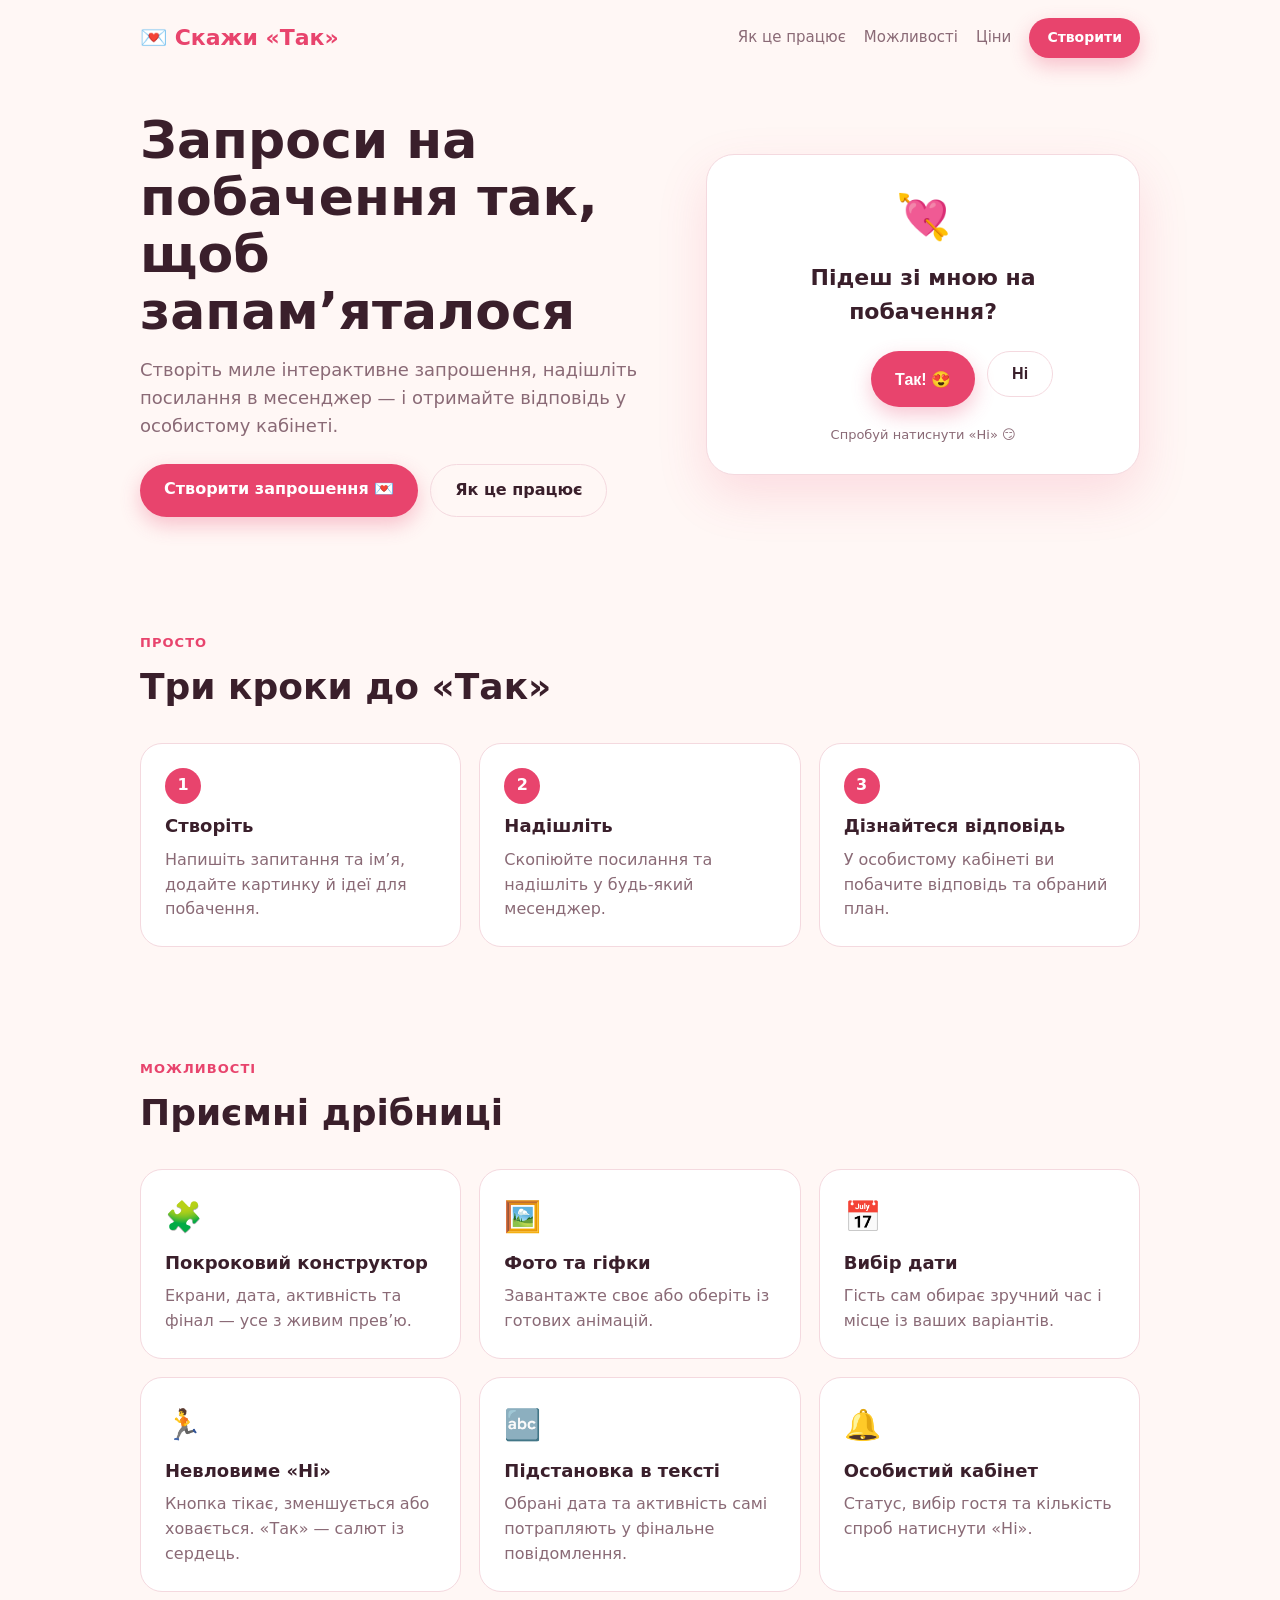
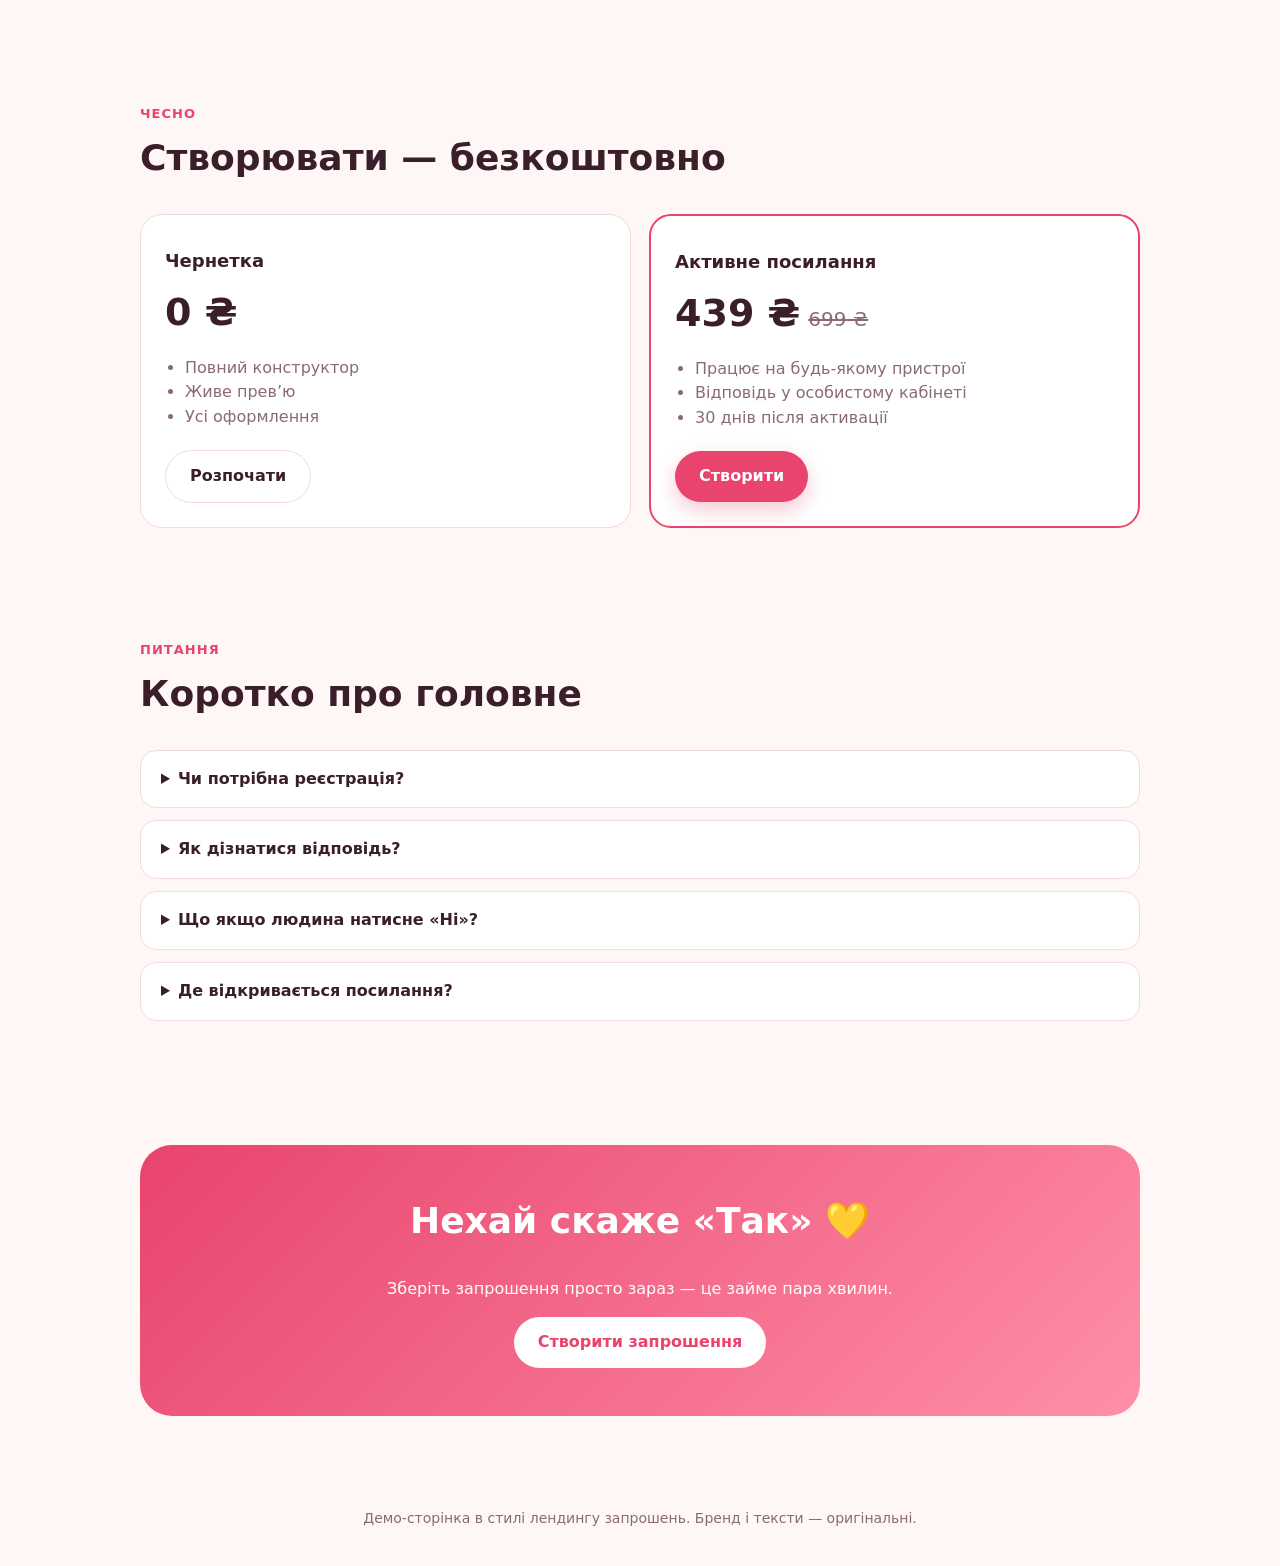
==== index.html @ b43d6c42 "Add files via upload" ====
<!DOCTYPE html>
<html lang="uk">
<head>
<meta charset="utf-8">
<meta name="viewport" content="width=device-width, initial-scale=1, viewport-fit=cover">
<title>Скажи «Так» — інтерактивні запрошення на побачення</title>
<style>
:root{box-sizing:border-box;padding-top:env(safe-area-inset-top,0px);padding-bottom:env(safe-area-inset-bottom,0px);
--bg:#fff7f5;--card:#ffffff;--ink:#3a1f2b;--mute:#8a6a76;--pink:#e8446d;--pink2:#ff8fa8;--line:#f4d9df}
@media (prefers-color-scheme:dark){:root:not([data-theme="light"]){--bg:#1d1117;--card:#2a1a22;--ink:#fbe9ee;--mute:#c09aa8;--line:#442834}}
:root[data-theme="dark"]{--bg:#1d1117;--card:#2a1a22;--ink:#fbe9ee;--mute:#c09aa8;--line:#442834}
html{scroll-padding-top:env(safe-area-inset-top,0px);scroll-behavior:smooth}
*{box-sizing:border-box}
body{margin:0;background:var(--bg);color:var(--ink);font-family:system-ui,-apple-system,"Segoe UI",Roboto,sans-serif;line-height:1.55}
a{color:inherit;text-decoration:none}
.wrap{max-width:1040px;margin:0 auto;padding:0 20px}
header{display:flex;align-items:center;justify-content:space-between;padding:18px 0;gap:12px;flex-wrap:wrap}
.logo{font-weight:800;font-size:22px;color:var(--pink)}
nav{display:flex;gap:18px;align-items:center;font-size:15px;color:var(--mute);flex-wrap:wrap}
.btn{display:inline-block;background:var(--pink);color:#fff;padding:13px 24px;border-radius:999px;font-weight:700;border:0;cursor:pointer;font-size:16px;box-shadow:0 8px 20px rgba(232,68,109,.3)}
.btn.ghost{background:transparent;color:var(--ink);border:1.5px solid var(--line);box-shadow:none}
.hero{display:grid;grid-template-columns:1.1fr .9fr;gap:36px;align-items:center;padding:36px 0 60px}
h1{font-size:clamp(32px,5vw,52px);line-height:1.1;margin:0 0 16px}
.sub{color:var(--mute);font-size:18px;margin:0 0 24px}
.cta{display:flex;gap:12px;flex-wrap:wrap}
.demo{background:var(--card);border:1px solid var(--line);border-radius:28px;padding:28px;text-align:center;box-shadow:0 20px 50px rgba(232,68,109,.15);position:relative;min-height:280px;overflow:hidden}
.demo h3{margin:10px 0 22px;font-size:22px}
.demo .row{display:flex;gap:14px;justify-content:center;position:relative;height:56px}
#no{position:absolute;right:calc(50% - 130px);transition:all .25s}
.hint{color:var(--mute);font-size:13px;margin-top:18px}
.heart{position:absolute;font-size:22px;animation:fly 1.6s ease-out forwards;pointer-events:none}
@keyframes fly{to{transform:translateY(-220px);opacity:0}}
section{padding:56px 0}
.eyebrow{color:var(--pink);font-weight:700;text-transform:uppercase;letter-spacing:.08em;font-size:13px}
h2{font-size:clamp(26px,4vw,36px);margin:6px 0 28px}
.grid{display:grid;grid-template-columns:repeat(auto-fit,minmax(240px,1fr));gap:18px}
.card{background:var(--card);border:1px solid var(--line);border-radius:22px;padding:24px}
.card h4{margin:8px 0;font-size:18px}.card p{margin:0;color:var(--mute)}
.num{width:36px;height:36px;border-radius:50%;background:var(--pink);color:#fff;display:grid;place-items:center;font-weight:800}
.ico{font-size:30px}
.price{font-size:38px;font-weight:800}.price s{font-size:20px;color:var(--mute);font-weight:400;margin-left:8px}
.card ul{padding-left:20px;color:var(--mute);margin:14px 0 20px}
.pop{border:2px solid var(--pink)}
details{background:var(--card);border:1px solid var(--line);border-radius:16px;padding:16px 20px;margin-bottom:12px}
summary{font-weight:700;cursor:pointer}
details p{color:var(--mute);margin:10px 0 0}
.final{text-align:center;background:linear-gradient(135deg,var(--pink),var(--pink2));color:#fff;border-radius:32px;padding:48px 20px}
.final .btn{background:#fff;color:var(--pink);box-shadow:none}
footer{padding:36px 0;color:var(--mute);font-size:14px;text-align:center}
@media(max-width:760px){.hero{grid-template-columns:1fr}}
</style>
</head>
<body>
<div class="wrap">
<header><a class="logo" href="#">💌 Скажи «Так»</a>
<nav><a href="#how">Як це працює</a><a href="#features">Можливості</a><a href="#pricing">Ціни</a><a class="btn" href="editor.html" style="padding:9px 18px;font-size:14px">Створити</a></nav></header>

<div class="hero">
<div>
<h1>Запроси на побачення так, щоб запам’яталося</h1>
<p class="sub">Створіть миле інтерактивне запрошення, надішліть посилання в месенджер — і отримайте відповідь у особистому кабінеті.</p>
<div class="cta"><a class="btn" href="editor.html">Створити запрошення 💌</a><a class="btn ghost" href="#how">Як це працює</a></div>
</div>
<div class="demo" id="demo">
<div style="font-size:44px">💘</div>
<h3>Підеш зі мною на побачення?</h3>
<div class="row"><button class="btn" id="yes">Так! 😍</button><button class="btn ghost" id="no">Ні</button></div>
<div class="hint" id="hint">Спробуй натиснути «Ні» 😏</div>
</div>
</div>

<section id="how"><div class="eyebrow">Просто</div><h2>Три кроки до «Так»</h2>
<div class="grid">
<div class="card"><div class="num">1</div><h4>Створіть</h4><p>Напишіть запитання та ім’я, додайте картинку й ідеї для побачення.</p></div>
<div class="card"><div class="num">2</div><h4>Надішліть</h4><p>Скопіюйте посилання та надішліть у будь-який месенджер.</p></div>
<div class="card"><div class="num">3</div><h4>Дізнайтеся відповідь</h4><p>У особистому кабінеті ви побачите відповідь та обраний план.</p></div>
</div></section>

<section id="features"><div class="eyebrow">Можливості</div><h2>Приємні дрібниці</h2>
<div class="grid">
<div class="card"><div class="ico">🧩</div><h4>Покроковий конструктор</h4><p>Екрани, дата, активність та фінал — усе з живим прев’ю.</p></div>
<div class="card"><div class="ico">🖼️</div><h4>Фото та гіфки</h4><p>Завантажте своє або оберіть із готових анімацій.</p></div>
<div class="card"><div class="ico">📅</div><h4>Вибір дати</h4><p>Гість сам обирає зручний час і місце із ваших варіантів.</p></div>
<div class="card"><div class="ico">🏃</div><h4>Невловиме «Ні»</h4><p>Кнопка тікає, зменшується або ховається. «Так» — салют із сердець.</p></div>
<div class="card"><div class="ico">🔤</div><h4>Підстановка в тексті</h4><p>Обрані дата та активність самі потрапляють у фінальне повідомлення.</p></div>
<div class="card"><div class="ico">🔔</div><h4>Особистий кабінет</h4><p>Статус, вибір гостя та кількість спроб натиснути «Ні».</p></div>
</div></section>

<section id="pricing"><div class="eyebrow">Чесно</div><h2>Створювати — безкоштовно</h2>
<div class="grid">
<div class="card"><h4>Чернетка</h4><div class="price">0 ₴</div><ul><li>Повний конструктор</li><li>Живе прев’ю</li><li>Усі оформлення</li></ul><a class="btn ghost" href="editor.html">Розпочати</a></div>
<div class="card pop"><h4>Активне посилання</h4><div class="price">439 ₴<s>699 ₴</s></div><ul><li>Працює на будь-якому пристрої</li><li>Відповідь у особистому кабінеті</li><li>30 днів після активації</li></ul><a class="btn" href="editor.html">Створити</a></div>
</div></section>

<section><div class="eyebrow">Питання</div><h2>Коротко про головне</h2>
<details><summary>Чи потрібна реєстрація?</summary><p>Ні. Ви отримуєте два посилання: для гостя та особисте для себе.</p></details>
<details><summary>Як дізнатися відповідь?</summary><p>Відкрийте особисте посилання — там видно, чи відкрили запрошення та що відповіли.</p></details>
<details><summary>Що якщо людина натисне «Ні»?</summary><p>Ви самі обираєте поведінку кнопки — справжнє «Ні» натиснути майже неможливо.</p></details>
<details><summary>Де відкривається посилання?</summary><p>У будь-якому браузері на телефоні чи комп’ютері, без встановлення додатків.</p></details>
</section>

<section id="cta"><div class="final" style="background:linear-gradient(135deg,var(--pink),var(--pink2));color:#fff;border-radius:32px;padding:48px 20px;text-align:center;"><h2 style="margin-top:0">Нехай скаже «Так» 💛</h2><p>Зберіть запрошення просто зараз — це займе пара хвилин.</p><a class="btn" href="editor.html" style="background:#fff;color:var(--pink);box-shadow:none">Створити запрошення</a></div></section>
<footer>Демо-сторінка в стилі лендингу запрошень. Бренд і тексти — оригінальні.</footer>
</div>
<script>
(function(){
var no=document.getElementById('no'),yes=document.getElementById('yes'),demo=document.getElementById('demo'),hint=0,hint=document.getElementById('hint'),n=0;
function dodge(){n++;var w=demo.clientWidth-110,x=Math.random()*w-w/2,y=(Math.random()*140)-20;
no.style.right='auto';no.style.left='calc(50% + '+x+'px)';no.style.top=y+'px';
hint.textContent='Спроб натиснути «Ні»: '+n+' 😄';}
no.addEventListener('mouseenter',dodge);no.addEventListener('touchstart',function(e){e.preventDefault();dodge();});no.addEventListener('click',dodge);
yes.addEventListener('click',function(){hint.textContent='Ура! Вона (або він) сказав(ла) «Так» 🎉';
for(var i=0;i<18;i++){var h=document.createElement('span');h.className='heart';h.textContent='💖';
h.style.left=Math.random()*90+'%';h.style.bottom='10px';h.style.animationDelay=Math.random()*.5+'s';demo.appendChild(h);
(function(el){setTimeout(function(){el.remove();},2200);})(h);}});
})();
</script>
</body>
</html>
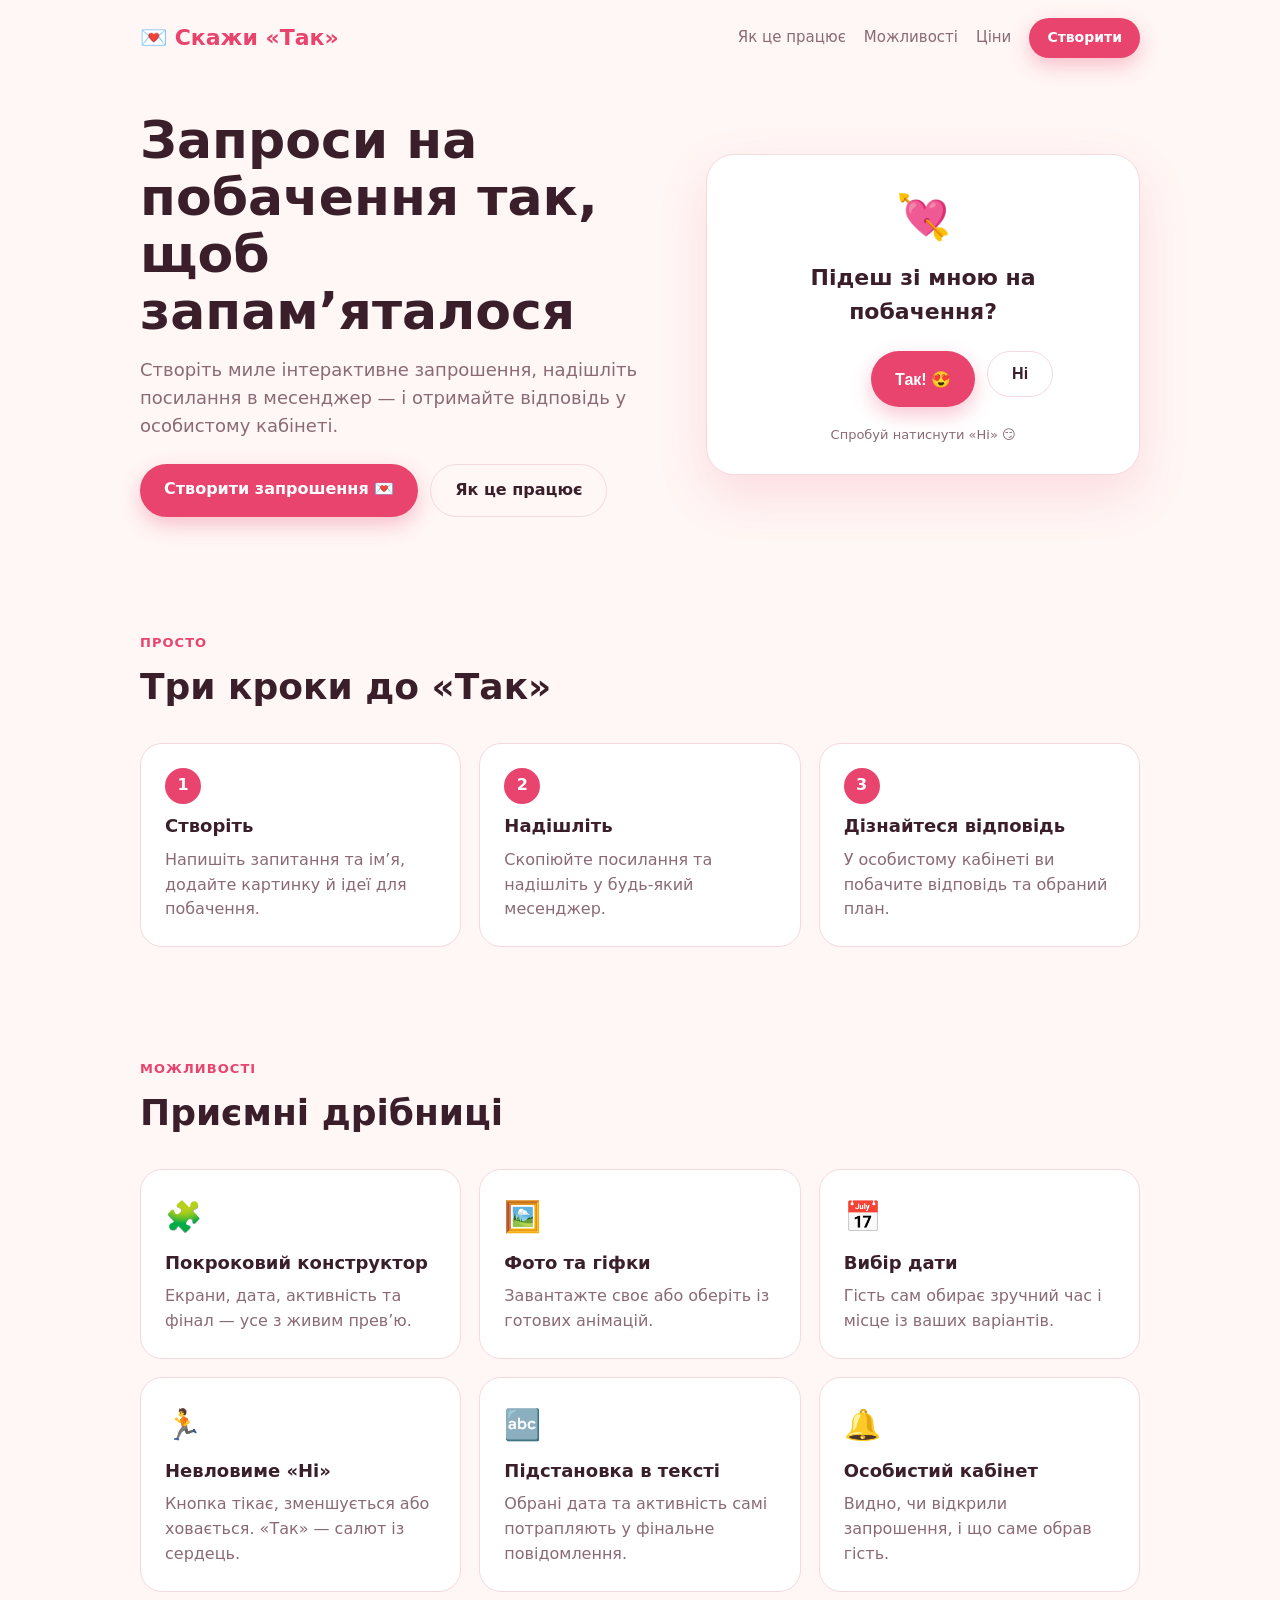
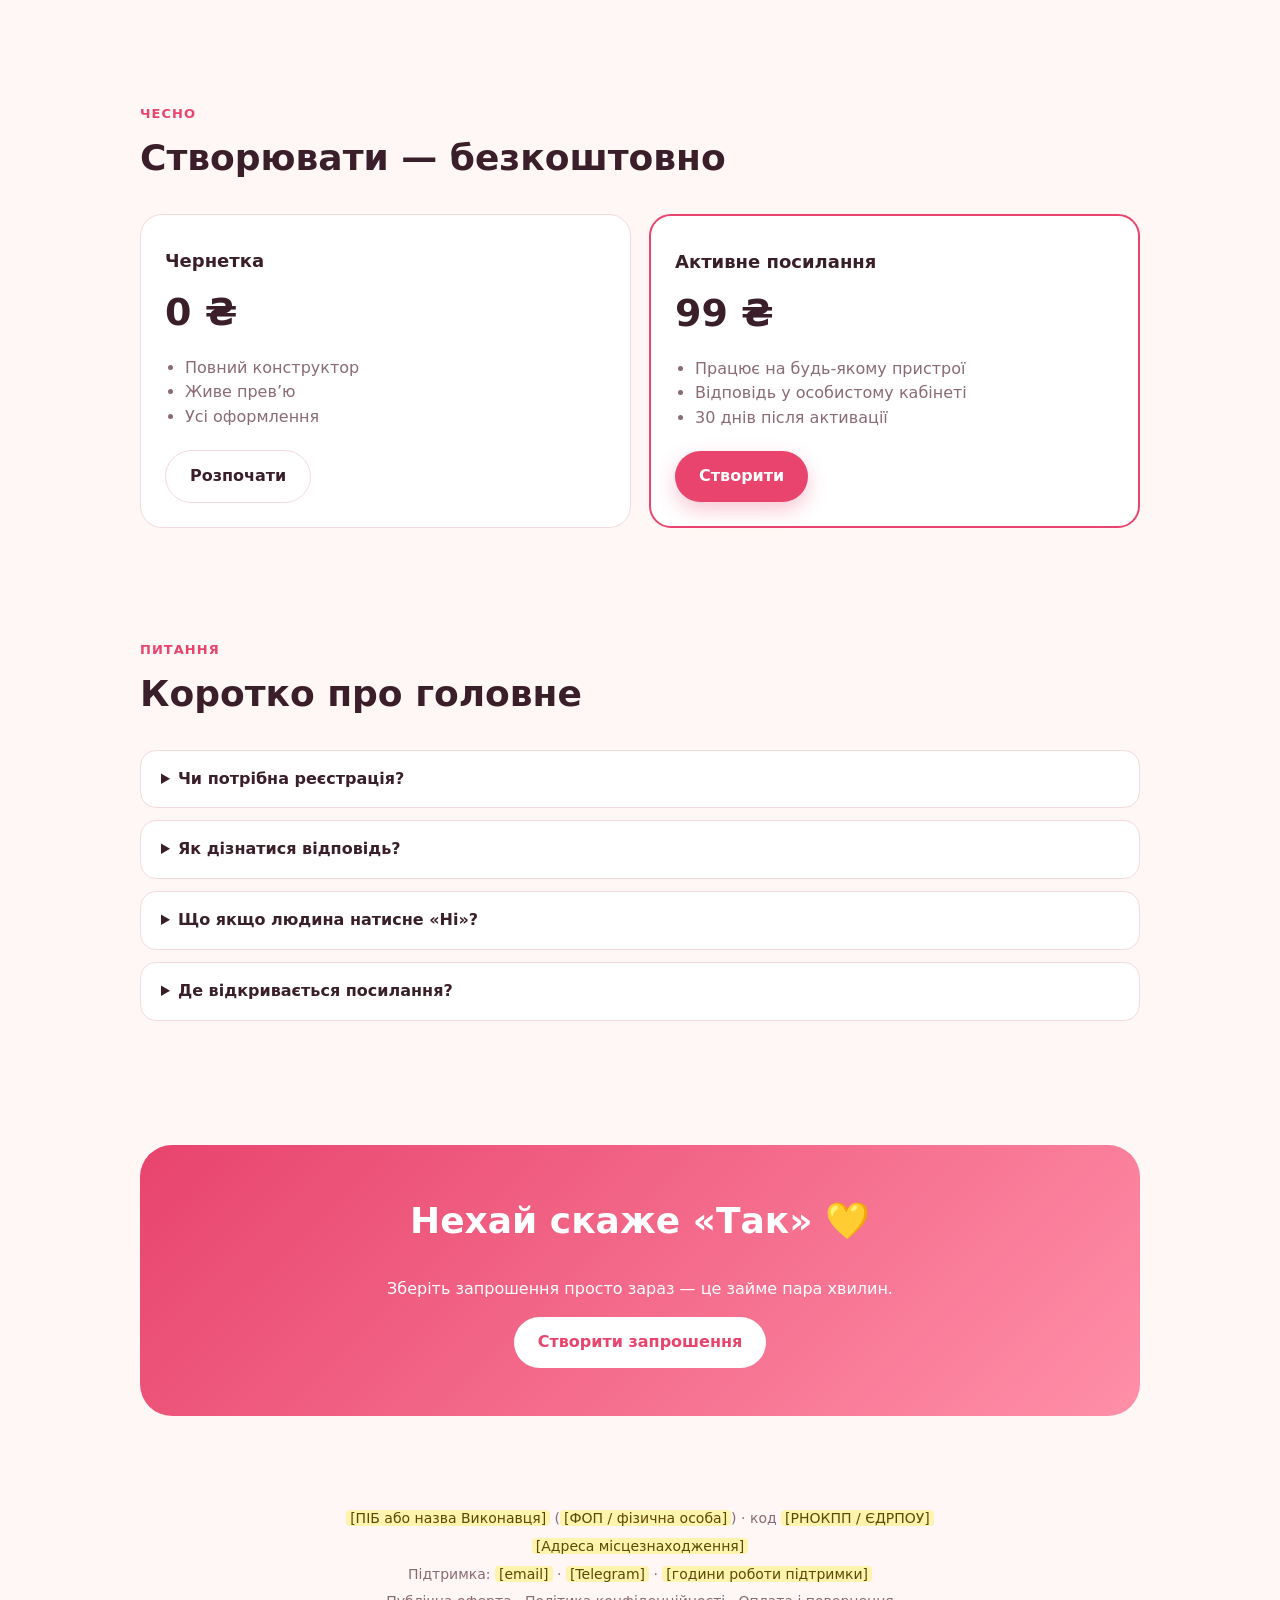
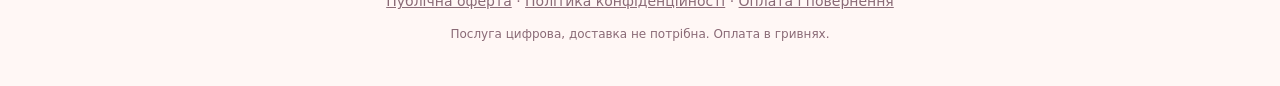
==== commit 3580ad7a: "Rename index (3).html to index.html" ====
--- a/index.html
+++ b/index.html
@@ -47,7 +47,10 @@
 .final{text-align:center;background:linear-gradient(135deg,var(--pink),var(--pink2));color:#fff;border-radius:32px;padding:48px 20px}
 .final .btn{background:#fff;color:var(--pink);box-shadow:none}
 footer{padding:36px 0;color:var(--mute);font-size:14px;text-align:center}
+.site-foot p{margin:0 0 6px}.site-foot a{color:var(--mute);text-decoration:underline}.foot-note{font-size:12px;margin-top:12px!important}
+.ph{background:#fff3b0;color:#5a4a00;padding:0 4px;border-radius:4px}
 @media(max-width:760px){.hero{grid-template-columns:1fr}}
+@media(max-width:560px){header{flex-wrap:nowrap}nav a:not(.btn){display:none}}
 </style>
 </head>
 <body>
@@ -83,13 +86,13 @@
 <div class="card"><div class="ico">📅</div><h4>Вибір дати</h4><p>Гість сам обирає зручний час і місце із ваших варіантів.</p></div>
 <div class="card"><div class="ico">🏃</div><h4>Невловиме «Ні»</h4><p>Кнопка тікає, зменшується або ховається. «Так» — салют із сердець.</p></div>
 <div class="card"><div class="ico">🔤</div><h4>Підстановка в тексті</h4><p>Обрані дата та активність самі потрапляють у фінальне повідомлення.</p></div>
-<div class="card"><div class="ico">🔔</div><h4>Особистий кабінет</h4><p>Статус, вибір гостя та кількість спроб натиснути «Ні».</p></div>
+<div class="card"><div class="ico">🔔</div><h4>Особистий кабінет</h4><p>Видно, чи відкрили запрошення, і що саме обрав гість.</p></div>
 </div></section>
 
 <section id="pricing"><div class="eyebrow">Чесно</div><h2>Створювати — безкоштовно</h2>
 <div class="grid">
 <div class="card"><h4>Чернетка</h4><div class="price">0 ₴</div><ul><li>Повний конструктор</li><li>Живе прев’ю</li><li>Усі оформлення</li></ul><a class="btn ghost" href="editor.html">Розпочати</a></div>
-<div class="card pop"><h4>Активне посилання</h4><div class="price">439 ₴<s>699 ₴</s></div><ul><li>Працює на будь-якому пристрої</li><li>Відповідь у особистому кабінеті</li><li>30 днів після активації</li></ul><a class="btn" href="editor.html">Створити</a></div>
+<div class="card pop"><h4>Активне посилання</h4><div class="price">99 ₴</div><ul><li>Працює на будь-якому пристрої</li><li>Відповідь у особистому кабінеті</li><li>30 днів після активації</li></ul><a class="btn" href="editor.html">Створити</a></div>
 </div></section>
 
 <section><div class="eyebrow">Питання</div><h2>Коротко про головне</h2>
@@ -100,8 +103,15 @@
 </section>
 
 <section id="cta"><div class="final" style="background:linear-gradient(135deg,var(--pink),var(--pink2));color:#fff;border-radius:32px;padding:48px 20px;text-align:center;"><h2 style="margin-top:0">Нехай скаже «Так» 💛</h2><p>Зберіть запрошення просто зараз — це займе пара хвилин.</p><a class="btn" href="editor.html" style="background:#fff;color:var(--pink);box-shadow:none">Створити запрошення</a></div></section>
-<footer>Демо-сторінка в стилі лендингу запрошень. Бренд і тексти — оригінальні.</footer>
+<footer class="site-foot">
+<p class="foot-seller"><span class="ph" data-cfg="sellerName">[ПІБ або назва Виконавця]</span> (<span class="ph" data-cfg="sellerStatus">[ФОП / фізична особа]</span>) · код <span class="ph" data-cfg="sellerId">[РНОКПП / ЄДРПОУ]</span></p>
+<p><span class="ph" data-cfg="sellerAddress">[Адреса місцезнаходження]</span></p>
+<p>Підтримка: <span class="ph" data-cfg="email">[email]</span> · <span class="ph" data-cfg="telegram">[Telegram]</span> · <span class="ph" data-cfg="supportHours">[години роботи підтримки]</span></p>
+<p class="foot-links"><a href="offer.html">Публічна оферта</a> · <a href="privacy.html">Політика конфіденційності</a> · <a href="payment.html">Оплата і повернення</a></p>
+<p class="foot-note">Послуга цифрова, доставка не потрібна. Оплата в гривнях.</p>
+</footer>
 </div>
+<script src="site-config.js" defer></script>
 <script>
 (function(){
 var no=document.getElementById('no'),yes=document.getElementById('yes'),demo=document.getElementById('demo'),hint=0,hint=document.getElementById('hint'),n=0;
